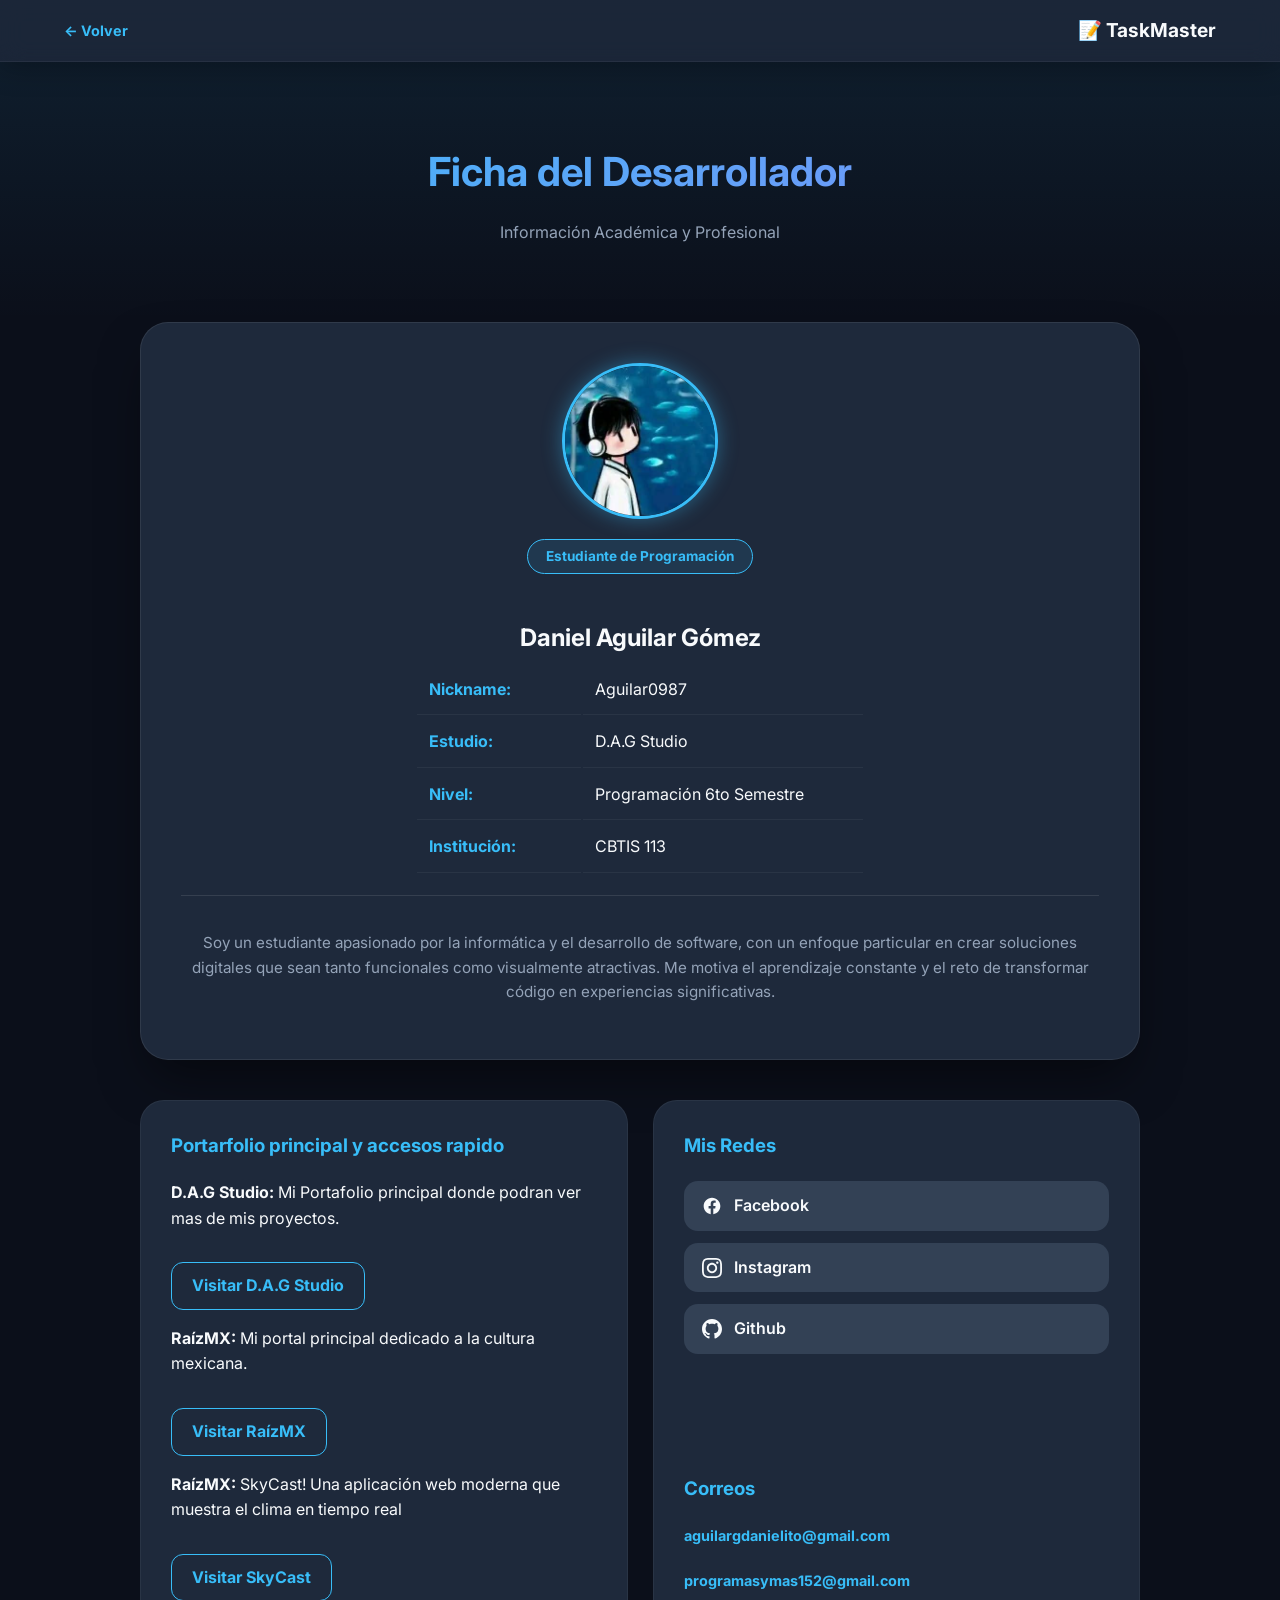
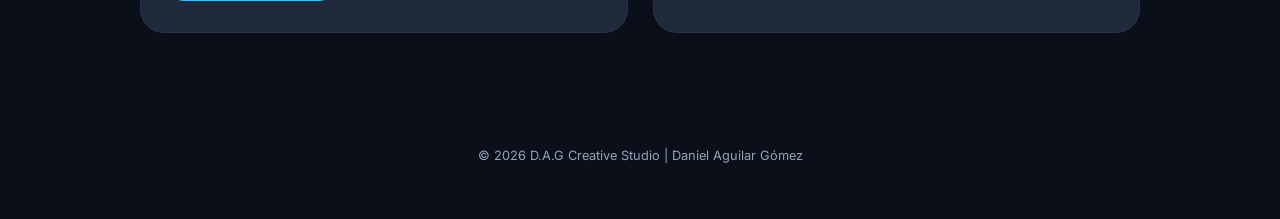
==== contacto.html @ cd9c22ae "Update contacto.html" ====
<!DOCTYPE html>
<html lang="es">
<head>
    <meta charset="UTF-8">
    <meta name="viewport" content="width=device-width, initial-scale=1.0">
    <title>Contacto - DAG Studio</title>
    
    <link href="https://fonts.googleapis.com/css2?family=Inter:wght@400;600;700&display=swap" rel="stylesheet">

    <style>
    :root {
        /* Colores del Gestor de Tareas */
        --bg: #0b0f1a;
        --card-bg: #1e293b;
        --primary: #38bdf8;
        --primary-glow: rgba(56, 189, 248, 0.4);
        --text-main: #f8fafc;
        --text-muted: #94a3b8;
        --input-bg: #334155;
        --transition: all 0.3s cubic-bezier(0.4, 0, 0.2, 1);
    }

    body {
        margin: 0;
        font-family: 'Inter', sans-serif;
        background-color: var(--bg);
        color: var(--text-main);
        line-height: 1.6;
    }

    /* NAVBAR ESTILO GESTOR */
    .nav-header {
        position: fixed;
        top: 0;
        width: 100%;
        background: rgba(30, 41, 59, 0.8);
        padding: 15px 5%;
        display: flex;
        justify-content: space-between;
        align-items: center;
        z-index: 1000;
        backdrop-filter: blur(12px);
        box-shadow: 0 4px 30px rgba(0, 0, 0, 0.3);
        box-sizing: border-box;
        border-bottom: 1px solid rgba(255, 255, 255, 0.05);
    }

    .nav-header a {
        text-decoration: none;
        color: var(--primary);
        font-weight: 700;
        font-size: 0.9rem;
        transition: var(--transition);
    }

    .nav-logo { font-weight: bold; color: var(--text-main); font-size: 1.2rem; }
    
    header {
        text-align: center;
        padding: 140px 20px 60px;
        background: linear-gradient(to bottom, rgba(56, 189, 248, 0.1), transparent);
    }

    header h1 {
        font-size: 2.5rem;
        margin: 0;
        background: linear-gradient(135deg, #38bdf8, #818cf8);
        -webkit-background-clip: text;
        -webkit-text-fill-color: transparent;
    }

    .main-wrapper {
        max-width: 1000px;
        margin: 0 auto 60px;
        padding: 0 20px;
    }

    /* TARJETA PERFIL */
    .profile-card {
        background: var(--card-bg);
        padding: 40px;
        border-radius: 28px;
        box-shadow: 0 25px 50px -12px rgba(0, 0, 0, 0.5);
        border: 1px solid rgba(255, 255, 255, 0.08);
        display: flex;
        flex-direction: column;
        align-items: center;
        text-align: center;
        margin-bottom: 40px;
    }

    .profile-img {
        width: 150px;
        height: 150px;
        border-radius: 50%;
        border: 3px solid var(--primary);
        object-fit: cover;
        margin-bottom: 20px;
        box-shadow: 0 0 20px var(--primary-glow);
    }

    h2 { color: var(--text-main); margin-bottom: 5px; }
    
    .role-tag {
        background: rgba(56, 189, 248, 0.1);
        color: var(--primary);
        padding: 6px 18px;
        border-radius: 20px;
        font-size: 0.85rem;
        font-weight: bold;
        border: 1px solid var(--primary);
        margin-bottom: 25px;
    }

    /* TABLA DE DATOS */
    .data-sheet {
        width: 100%;
        max-width: 450px;
        margin-bottom: 20px;
    }

    .data-sheet td {
        padding: 12px;
        border-bottom: 1px solid rgba(255, 255, 255, 0.05);
    }

    .label { font-weight: 700; color: var(--primary); width: 140px; text-align: left; }
    .value { color: var(--text-main); text-align: left; }

    .bio-text {
        color: var(--text-muted);
        border-top: 1px solid rgba(255, 255, 255, 0.1);
        padding-top: 20px;
        font-size: 0.95rem;
    }

    /* GRID DE INFORMACIÓN */
    .info-grid {
        display: grid;
        grid-template-columns: repeat(auto-fit, minmax(300px, 1fr));
        gap: 25px;
    }

    .info-box {
        background: var(--card-bg);
        padding: 30px;
        border-radius: 24px;
        border: 1px solid rgba(255, 255, 255, 0.05);
    }

    h3 { color: var(--primary); margin-top: 0; }

    /* REDES Y CORREOS */
    .social-links {
        display: flex;
        flex-direction: column;
        gap: 12px;
        margin-top: 20px;
    }

    .social-item {
        display: flex;
        align-items: center;
        gap: 12px;
        padding: 12px 18px;
        background: var(--input-bg);
        color: var(--text-main);
        text-decoration: none;
        border-radius: 14px;
        font-weight: 600;
        transition: var(--transition);
    }

    .social-item:hover {
        transform: translateX(5px);
        background: var(--primary);
        color: #0f172a;
    }

    .social-item svg { width: 20px; height: 20px; fill: currentColor; }

    .spacer { height: 40px; } /* Los 3 espacios que pediste */

    .email-item {
        display: block;
        color: var(--primary);
        font-weight: 700;
        text-decoration: none;
        margin-bottom: 10px;
        font-size: 0.9rem;
    }

    .web-link {
        display: inline-block;
        margin-top: 15px;
        color: var(--primary);
        text-decoration: none;
        font-weight: bold;
        padding: 10px 20px;
        border: 1px solid var(--primary);
        border-radius: 12px;
        transition: var(--transition);
    }

    .web-link:hover {
        background: var(--primary);
        color: #0f172a;
    }

    footer {
        text-align: center;
        padding: 40px;
        color: var(--text-muted);
        font-size: 0.8rem;
    }

    @media (max-width: 768px) {
        header h1 { font-size: 1.8rem; }
        .profile-card { padding: 25px; }
    }
    </style>
</head>

<body>

<nav class="nav-header">
    <a href="index.html">← Volver</a>
    <div class="nav-logo">📝 TaskMaster</div>
</nav>

<header>
    <h1>Ficha del Desarrollador</h1>
    <p style="color: var(--text-muted)">Información Académica y Profesional</p>
</header>

<main class="main-wrapper">

    <section class="profile-card">
        <img src="imagenes/tu_foto.jpg" alt="Daniel Aguilar Gómez" class="profile-img">
        <span class="role-tag">Estudiante de Programación</span>
        <h2>Daniel Aguilar Gómez</h2>
        
        <table class="data-sheet">
            <tr><td class="label">Nickname:</td><td class="value">Aguilar0987</td></tr>
            <tr><td class="label">Estudio:</td><td class="value">D.A.G Studio</td></tr>
            <tr><td class="label">Nivel:</td><td class="value">Programación 6to Semestre</td></tr>
            <tr><td class="label">Institución:</td><td class="value">CBTIS 113</td></tr>
        </table>

        <div class="bio-text">
            <p>Soy un estudiante apasionado por la informática y el desarrollo de software, con un enfoque particular en crear soluciones digitales que sean tanto funcionales como visualmente atractivas. Me motiva el aprendizaje constante y el reto de transformar código en experiencias significativas.</p>
        </div>
    </section>

    <div class="info-grid">
        <div class="info-box">
            <div>
            <h3>Portarfolio principal y accesos rapido</h3>
            <p><strong>D.A.G Studio:</strong> Mi Portafolio principal donde podran ver mas de mis proyectos.</p>
            <a href="https://dag-studio-portafolio.netlify.app/" class="web-link" target="_blank">Visitar D.A.G Studio</a>
                
            <p><strong>RaízMX:</strong> Mi portal principal dedicado a la cultura mexicana.</p>
            <a href="https://raizmx.netlify.app/" class="web-link" target="_blank">Visitar RaízMX</a>

            <p><strong>RaízMX:</strong> SkyCast! Una aplicación web moderna que muestra el clima en tiempo real</p>
            <a href="https://gomezsl.github.io/SkyCast/" class="web-link" target="_blank">Visitar SkyCast</a>
            </div>    
        </div>

        <div class="info-box">
            <h3>Mis Redes</h3>
            <div class="social-links">
                <a href="https://www.facebook.com/share/14aYAT7W52z/" class="social-item" target="_blank">
                    <svg viewBox="0 0 24 24"><path d="M22 12c0-5.52-4.48-10-10-10S2 6.48 2 12c0 4.99 3.65 9.12 8.44 9.88v-6.99H7.9V12h2.54V9.41c0-2.51 1.49-3.89 3.77-3.89 1.09 0 2.23.19 2.23.19v2.46h-1.26c-1.24 0-1.63.77-1.63 1.56V12h2.77l-.44 2.89h-2.33v6.99C18.35 21.12 22 16.99 22 12z"/></svg>
                    Facebook
                </a>
                <a href="https://www.instagram.com/danielaguilar098?igsh=MWR2YzgzcThoZDl2eQ==" class="social-item" target="_blank">
                    <svg viewBox="0 0 24 24"><path d="M12 2.163c3.204 0 3.584.012 4.85.07 3.252.148 4.771 1.691 4.919 4.919.058 1.266.069 1.645.069 4.849 0 3.205-.012 3.584-.069 4.849-.149 3.225-1.664 4.771-4.919 4.919-1.266.058-1.644.07-4.85.07-3.204 0-3.584-.012-4.849-.07-3.26-.149-4.771-1.699-4.919-4.92-.058-1.265-.07-1.644-.07-4.849 0-3.204.013-3.583.07-4.849.149-3.227 1.664-4.771 4.919-4.919 1.266-.057 1.645-.069 4.849-.069zm0-2.163c-3.259 0-3.667.014-4.947.072-4.358.2-6.78 2.618-6.98 6.98-.059 1.281-.073 1.689-.073 4.948 0 3.259.014 3.668.072 4.948.2 4.358 2.618 6.78 6.98 6.98 1.281.058 1.689.072 4.948.072 3.259 0 3.668-.014 4.948-.072 4.354-.2 6.782-2.618 6.979-6.98.059-1.28.073-1.689.073-4.948 0-3.259-.014-3.667-.072-4.947-.196-4.354-2.617-6.78-6.979-6.98-1.281-.059-1.69-.073-4.949-.073zm0 5.838c-3.403 0-6.162 2.759-6.162 6.162s2.759 6.163 6.162 6.163 6.162-2.759 6.162-6.163-2.759-6.162-6.162-6.162zm0 10.162c-2.209 0-4-1.79-4-4 0-2.209 1.791-4 4-4s4 1.791 4 4c0 2.21-1.791 4-4 4zm6.406-11.845c-.796 0-1.441.645-1.441 1.44s.645 1.44 1.441 1.44c.795 0 1.439-.645 1.439-1.44s-.644-1.44-1.439-1.44z"/></svg>
                    Instagram
                </a>
                <a href="https://github.com/Gomezsl" class="social-item" target="_blank">
                    <svg viewBox="0 0 24 24"><path d="M12 0c-6.626 0-12 5.373-12 12 0 5.302 3.438 9.8 8.207 11.387.599.111.793-.261.793-.577v-2.234c-3.338.726-4.033-1.416-4.033-1.416-.546-1.387-1.333-1.756-1.333-1.756-1.089-.745.083-.729.083-.729 1.205.084 1.839 1.237 1.839 1.237 1.07 1.834 2.807 1.304 3.492.997.107-.775.418-1.305.762-1.604-2.665-.305-5.467-1.334-5.467-5.931 0-1.311.469-2.381 1.236-3.221-.124-.303-.535-1.524.117-3.176 0 0 1.008-.322 3.301 1.23.957-.266 1.983-.399 3.003-.404 1.02.005 2.047.138 3.006.404 2.291-1.552 3.297-1.23 3.297-1.23.653 1.653.242 2.874.118 3.176.77.84 1.235 1.911 1.235 3.221 0 4.609-2.807 5.624-5.479 5.921.43.372.823 1.102.823 2.222v3.293c0 .319.192.694.801.576 4.765-1.589 8.199-6.086 8.199-11.386 0-6.627-5.373-12-12-12z"/></svg>
                    Github
                </a>
            </div>

            <div class="spacer"></div>
            <div class="spacer"></div>
            <div class="spacer"></div>

            <h3>Correos</h3>
            <div class="social-links">
                <a href="mailto:aguilargdanielito@gmail.com" class="email-item">aguilargdanielito@gmail.com</a>
                <a href="mailto:programasymas152@gmail.com" class="email-item">programasymas152@gmail.com</a>
            </div>
        </div>
    </div>

</main>

<footer>
    <p>© 2026 D.A.G Creative Studio | Daniel Aguilar Gómez</p>
</footer>

</body>
</html>
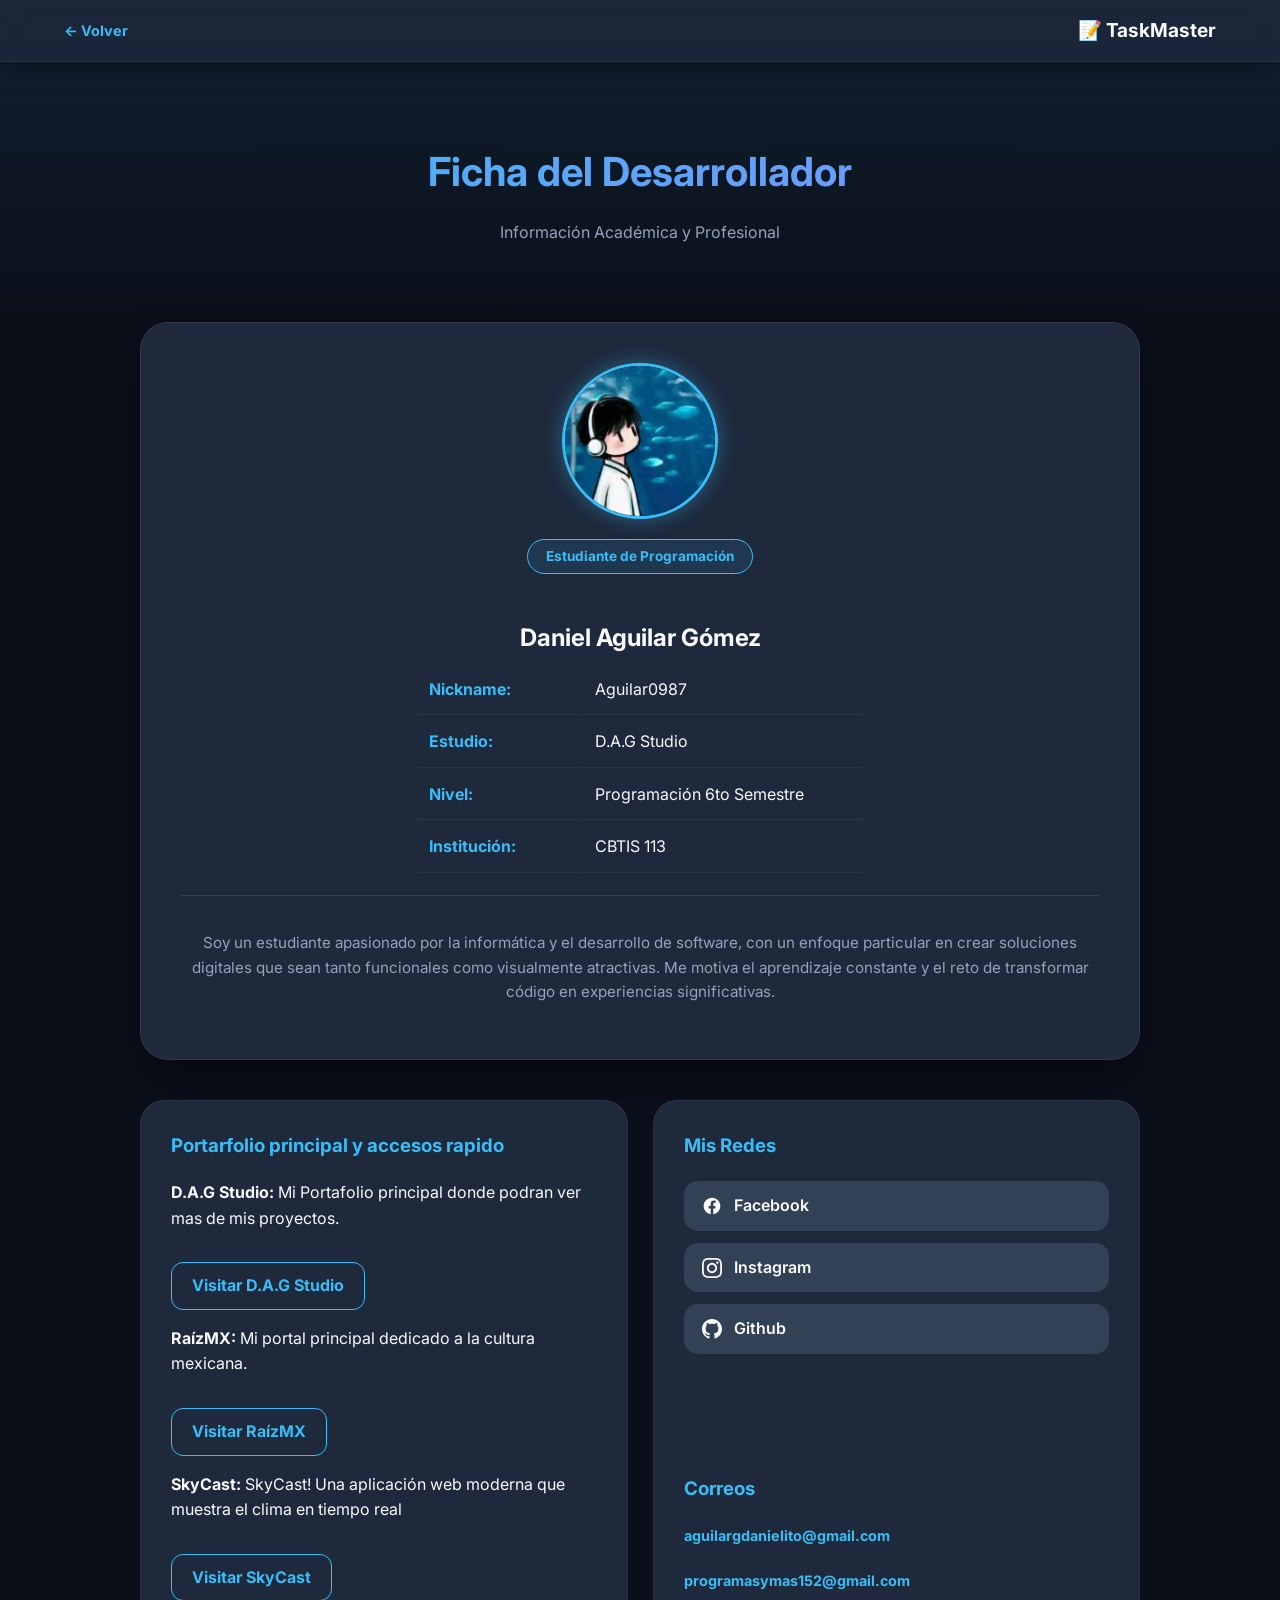
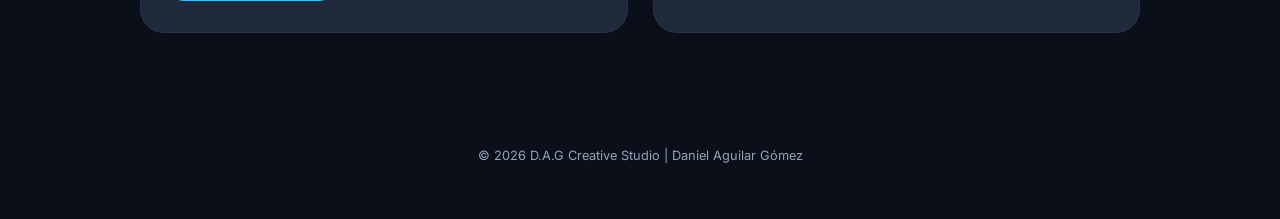
==== commit 7a85deb8: "Update contacto.html" ====
--- a/contacto.html
+++ b/contacto.html
@@ -262,7 +262,7 @@
             <p><strong>RaízMX:</strong> Mi portal principal dedicado a la cultura mexicana.</p>
             <a href="https://raizmx.netlify.app/" class="web-link" target="_blank">Visitar RaízMX</a>
 
-            <p><strong>RaízMX:</strong> SkyCast! Una aplicación web moderna que muestra el clima en tiempo real</p>
+            <p><strong>SkyCast:</strong> SkyCast! Una aplicación web moderna que muestra el clima en tiempo real</p>
             <a href="https://gomezsl.github.io/SkyCast/" class="web-link" target="_blank">Visitar SkyCast</a>
             </div>    
         </div>
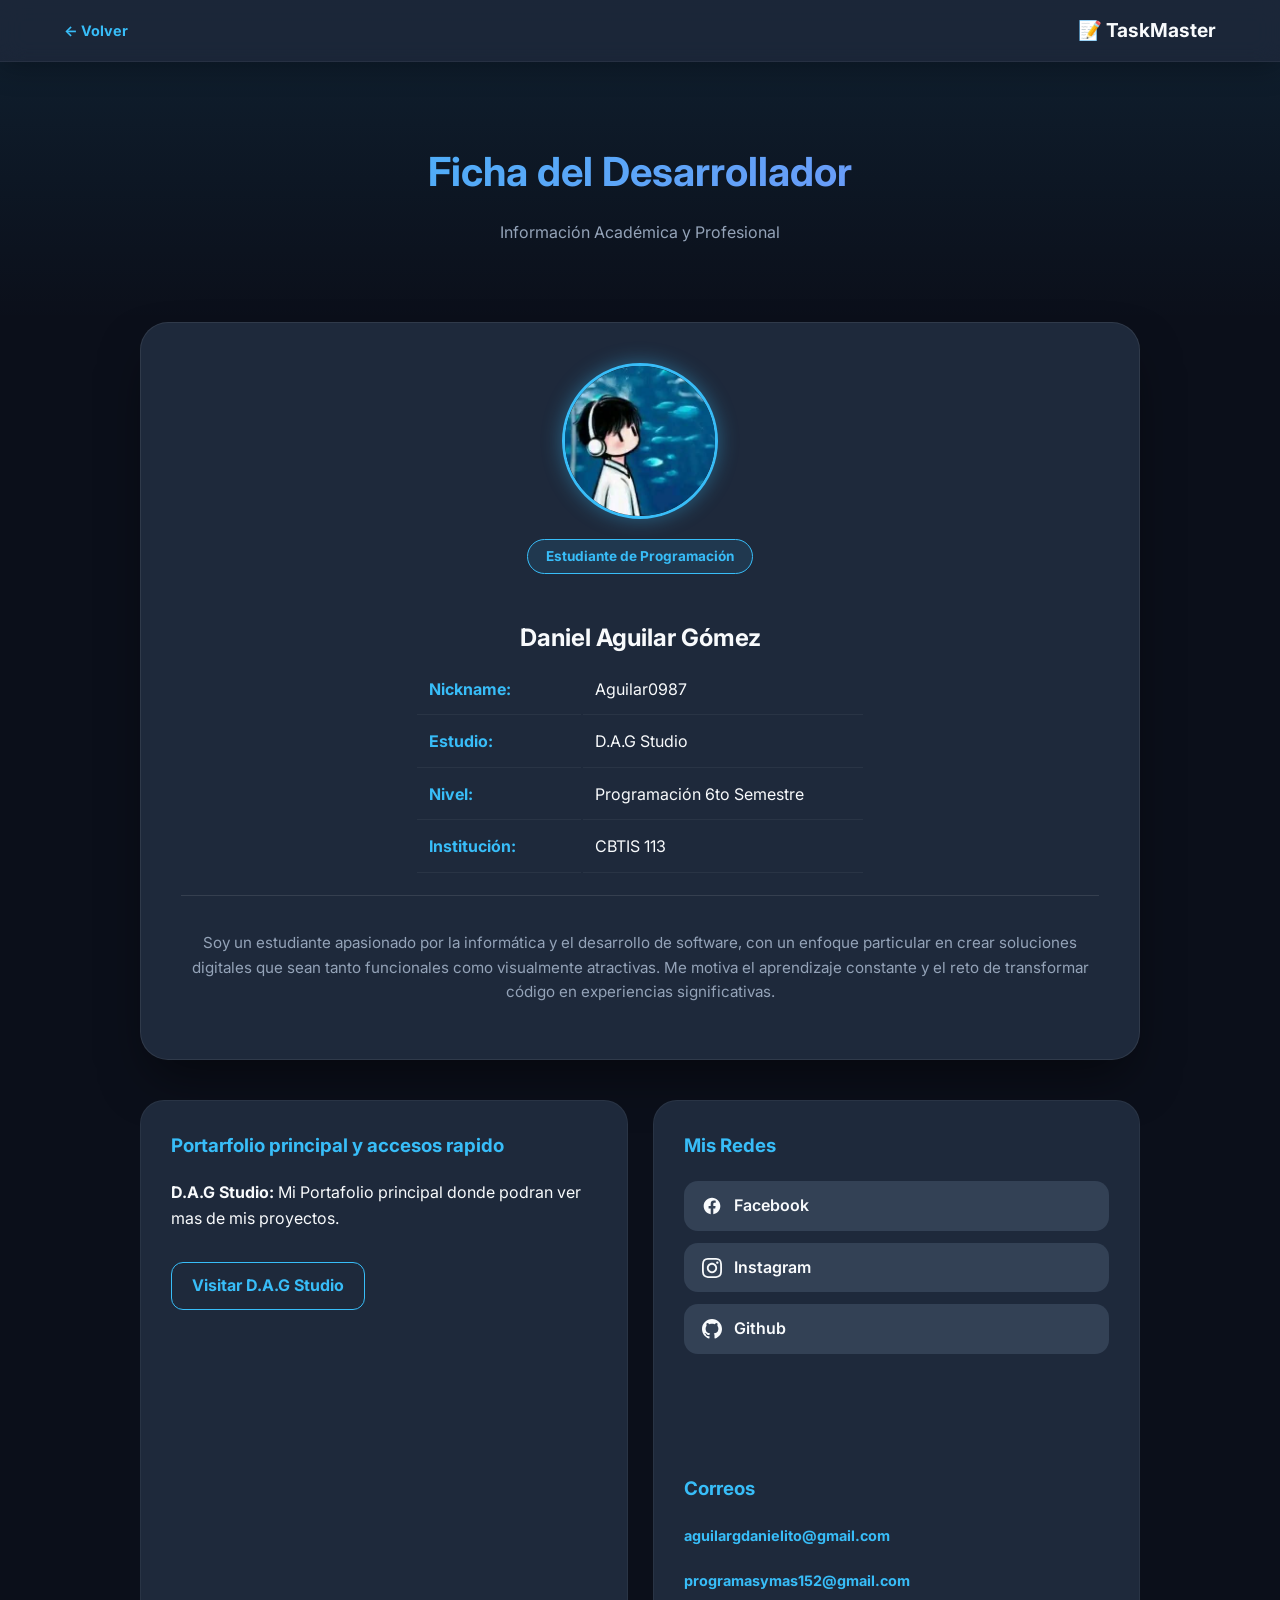
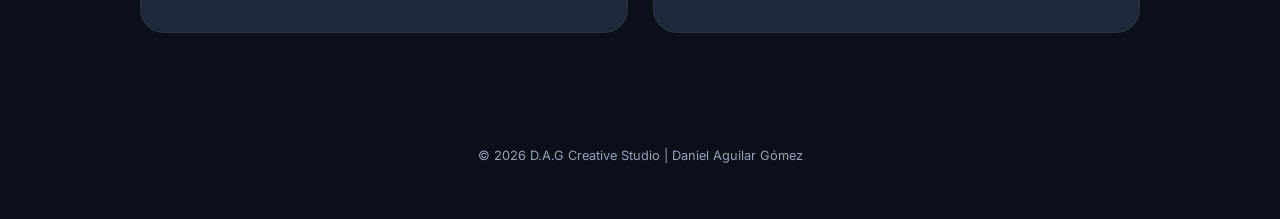
==== commit bc8ecf13: "Update contacto.html" ====
--- a/contacto.html
+++ b/contacto.html
@@ -258,12 +258,6 @@
             <h3>Portarfolio principal y accesos rapido</h3>
             <p><strong>D.A.G Studio:</strong> Mi Portafolio principal donde podran ver mas de mis proyectos.</p>
             <a href="https://dag-studio-portafolio.netlify.app/" class="web-link" target="_blank">Visitar D.A.G Studio</a>
-                
-            <p><strong>RaízMX:</strong> Mi portal principal dedicado a la cultura mexicana.</p>
-            <a href="https://raizmx.netlify.app/" class="web-link" target="_blank">Visitar RaízMX</a>
-
-            <p><strong>SkyCast:</strong> SkyCast! Una aplicación web moderna que muestra el clima en tiempo real</p>
-            <a href="https://gomezsl.github.io/SkyCast/" class="web-link" target="_blank">Visitar SkyCast</a>
             </div>    
         </div>
 
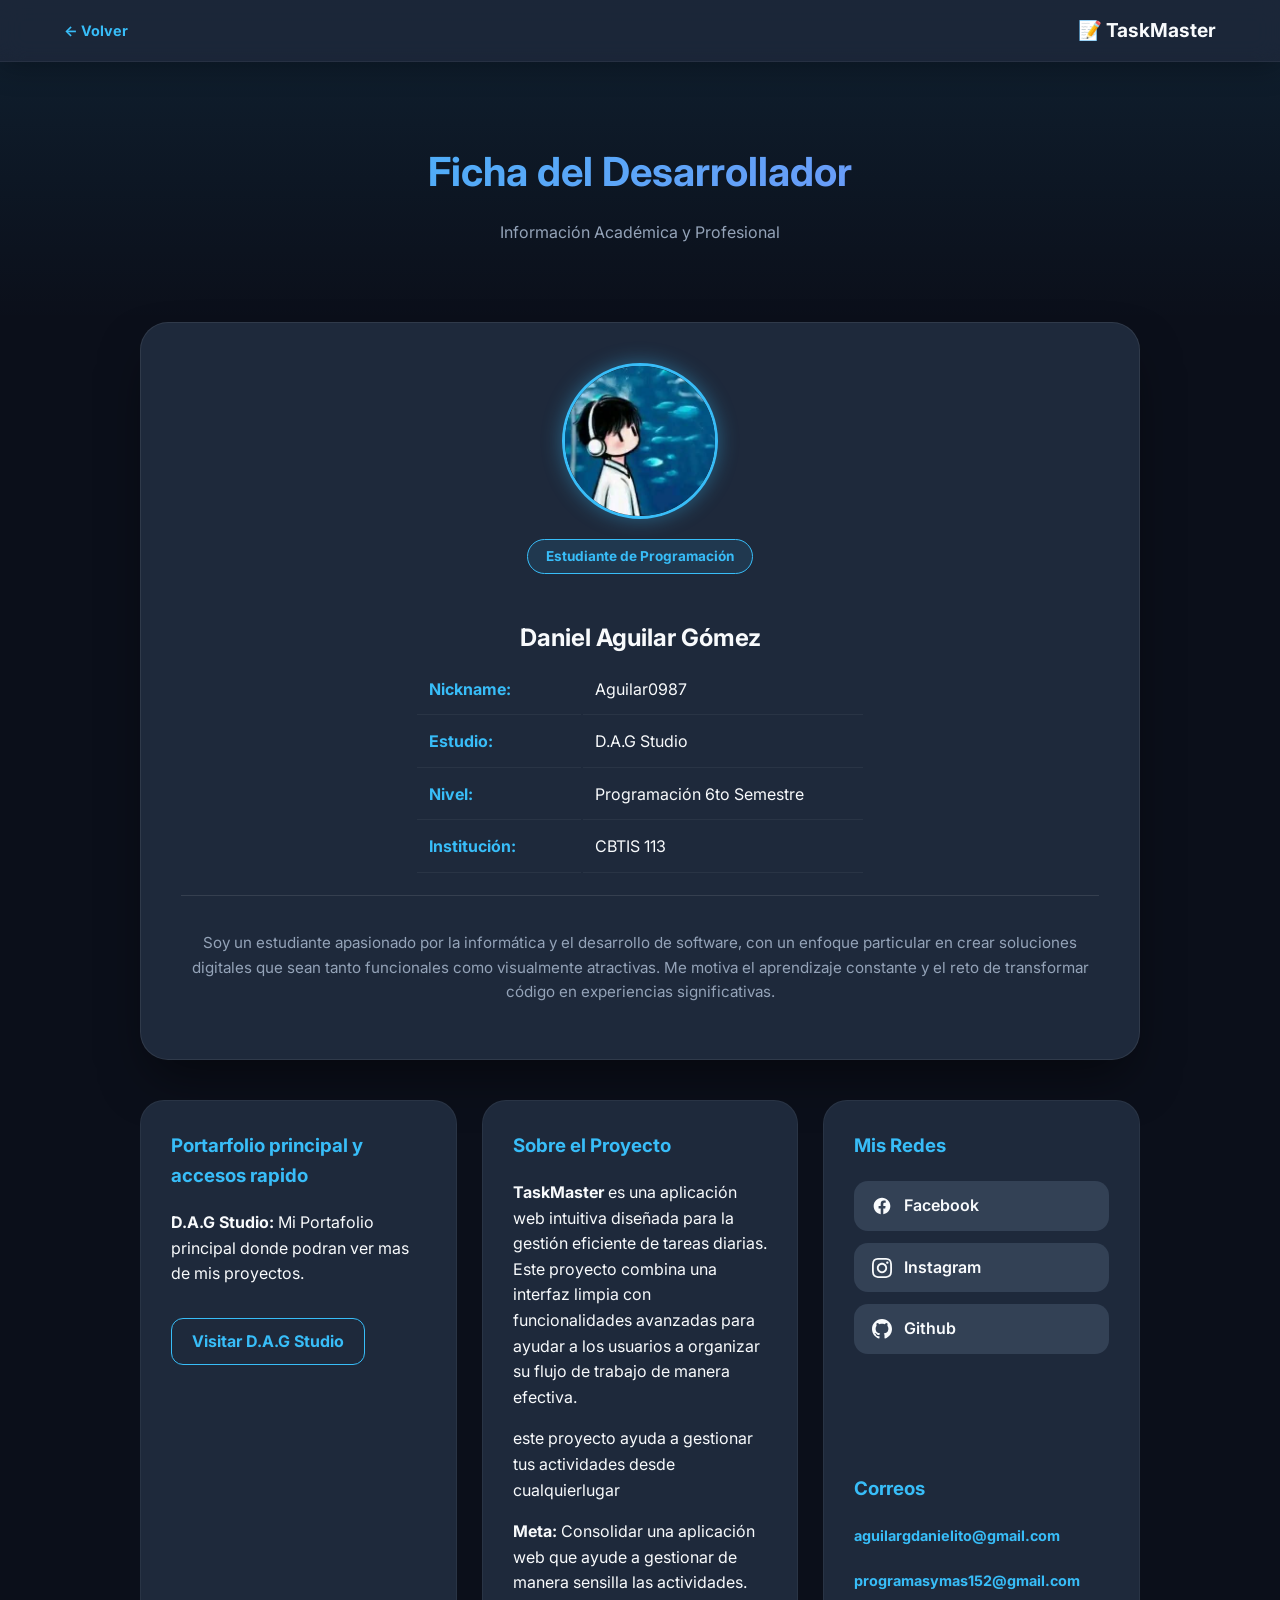
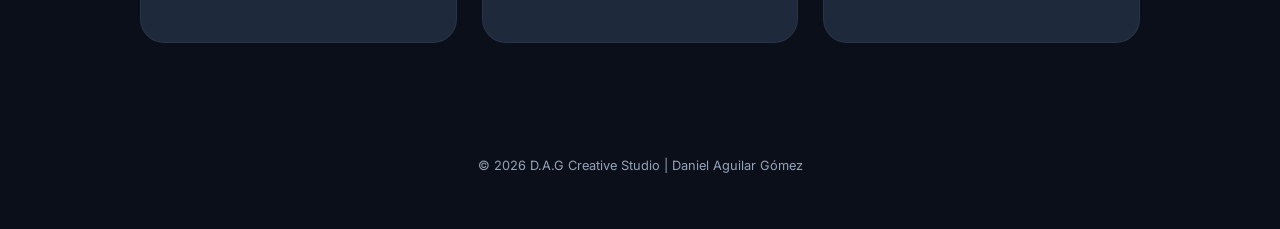
==== commit c9f6bf8e: "Update contacto.html" ====
--- a/contacto.html
+++ b/contacto.html
@@ -259,6 +259,13 @@
             <p><strong>D.A.G Studio:</strong> Mi Portafolio principal donde podran ver mas de mis proyectos.</p>
             <a href="https://dag-studio-portafolio.netlify.app/" class="web-link" target="_blank">Visitar D.A.G Studio</a>
             </div>    
+        </div>
+
+        <div class="info-box">
+            <h3>Sobre el Proyecto</h3>
+            <p><strong>TaskMaster</strong> es una aplicación web intuitiva diseñada para la gestión eficiente de tareas diarias. Este proyecto combina una interfaz limpia con funcionalidades avanzadas para ayudar a los usuarios a organizar su flujo de trabajo de manera efectiva.</p>
+            <p>este proyecto ayuda a gestionar tus actividades desde cualquierlugar</p>
+            <p><strong>Meta:</strong> Consolidar una aplicación web que ayude a gestionar de manera sensilla las actividades.</p>
         </div>
 
         <div class="info-box">
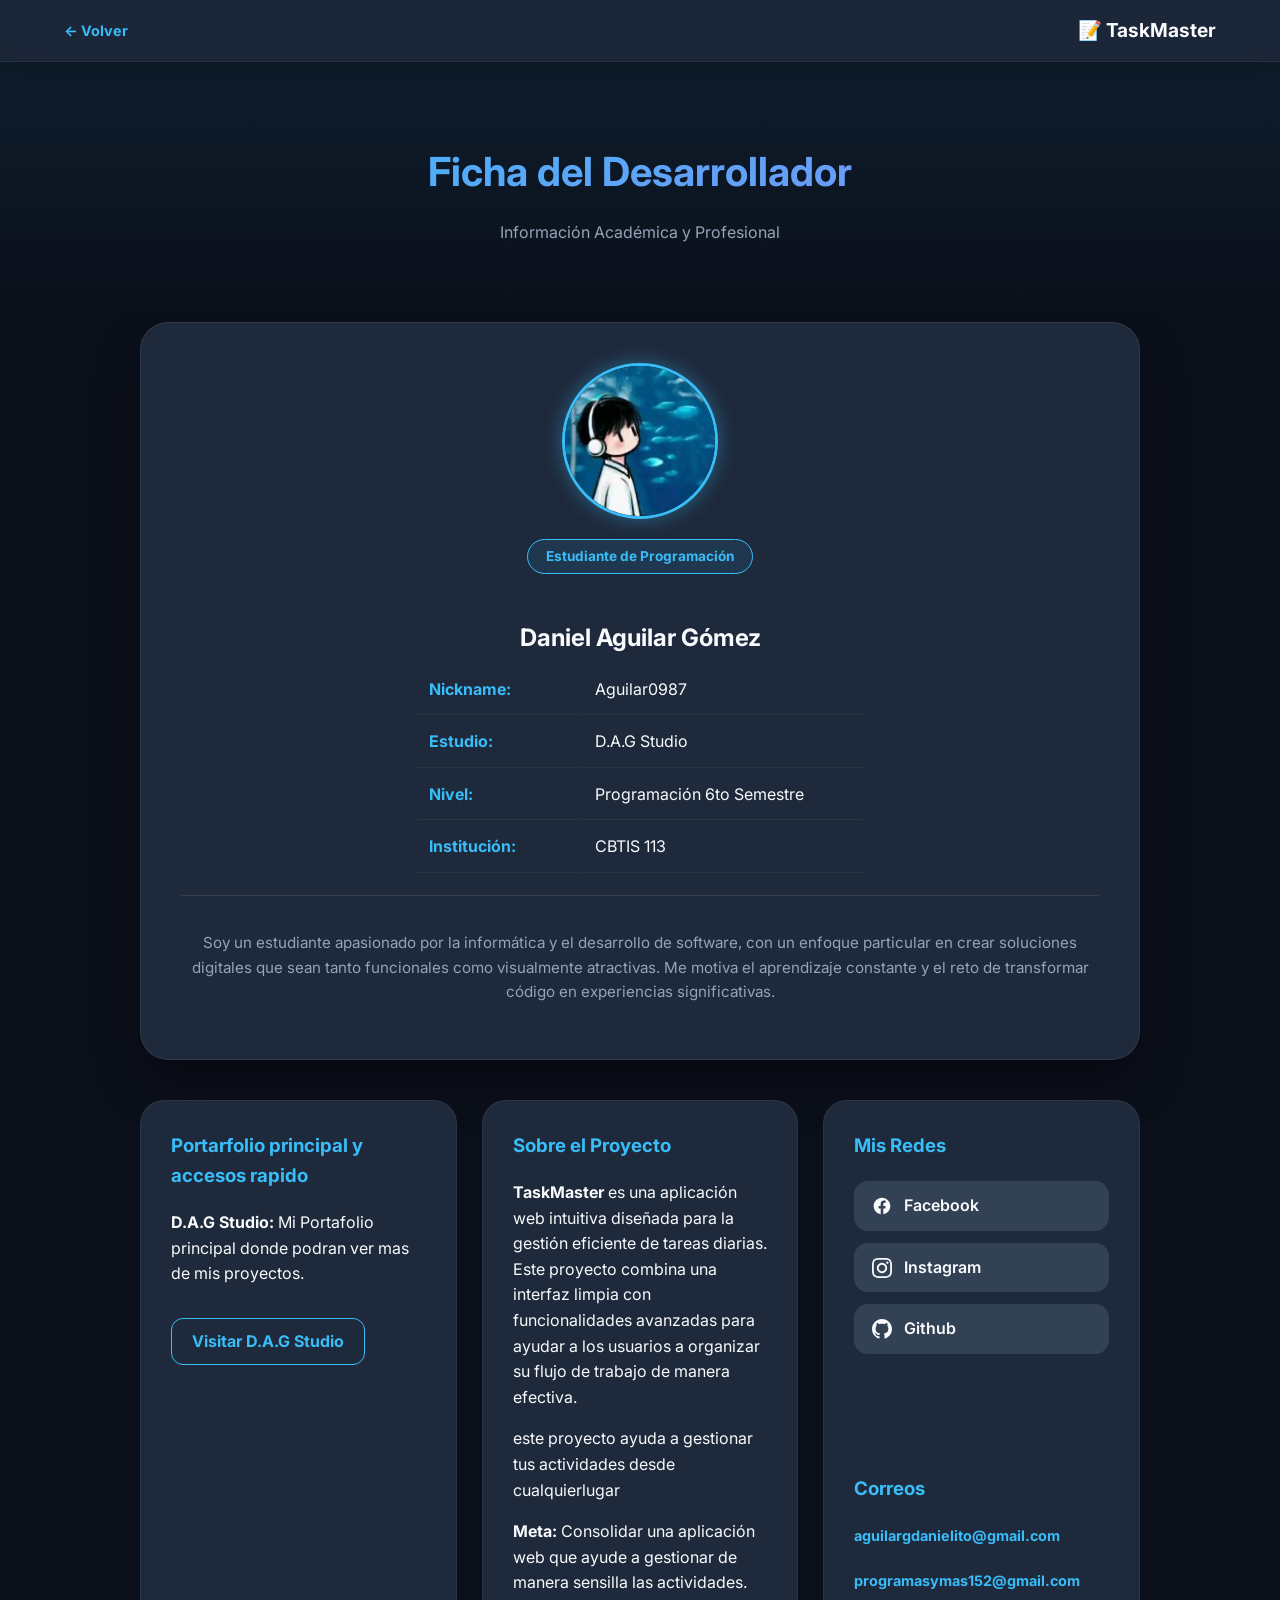
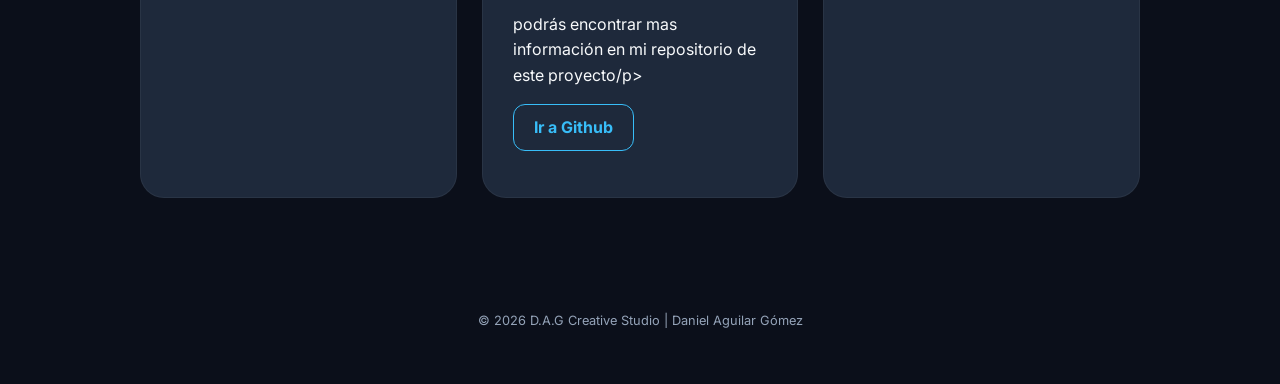
==== commit 1d33fbd6: "Update contacto.html" ====
--- a/contacto.html
+++ b/contacto.html
@@ -266,6 +266,8 @@
             <p><strong>TaskMaster</strong> es una aplicación web intuitiva diseñada para la gestión eficiente de tareas diarias. Este proyecto combina una interfaz limpia con funcionalidades avanzadas para ayudar a los usuarios a organizar su flujo de trabajo de manera efectiva.</p>
             <p>este proyecto ayuda a gestionar tus actividades desde cualquierlugar</p>
             <p><strong>Meta:</strong> Consolidar una aplicación web que ayude a gestionar de manera sensilla las actividades.</p>
+            <p>podrás encontrar mas información en mi repositorio de este proyecto/p>
+            <a href="https://github.com/Gomezsl/mi-gestor-tareas" class="web-link" target="_blank">Ir a Github</a>
         </div>
 
         <div class="info-box">
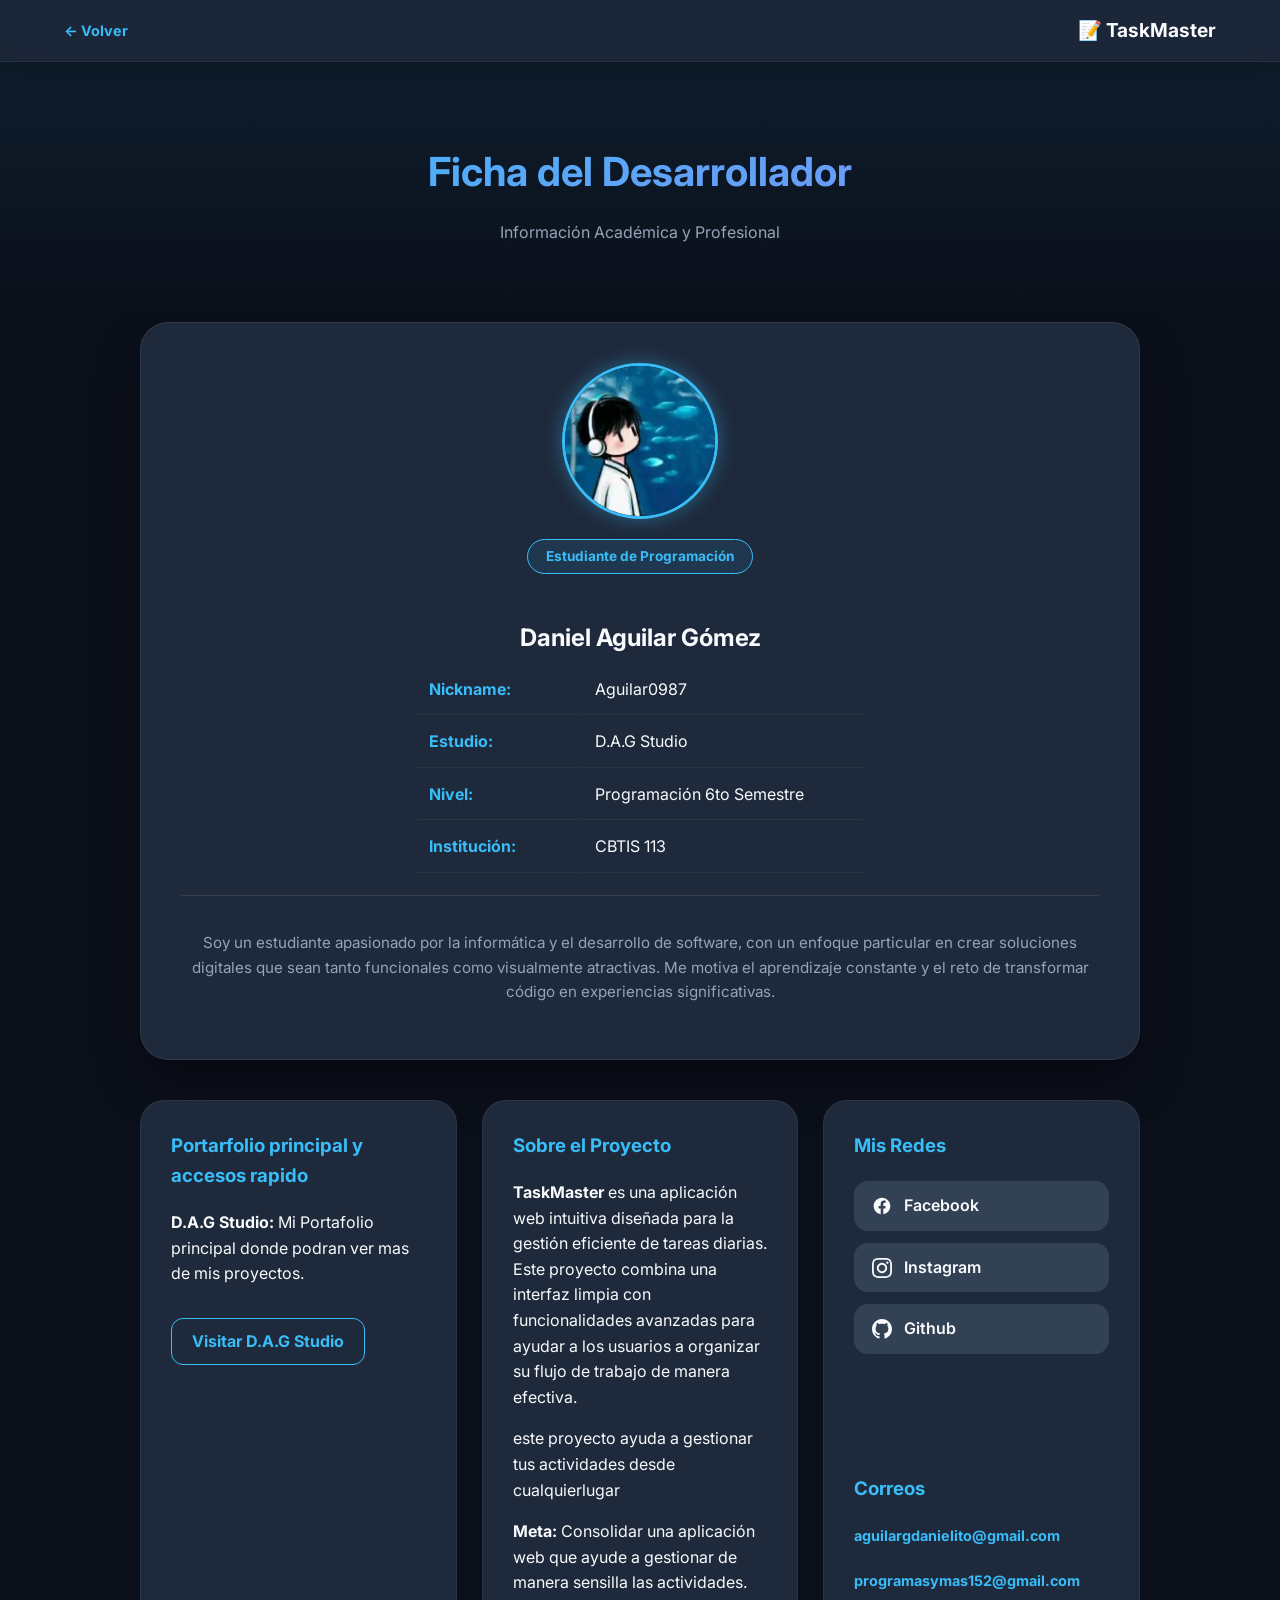
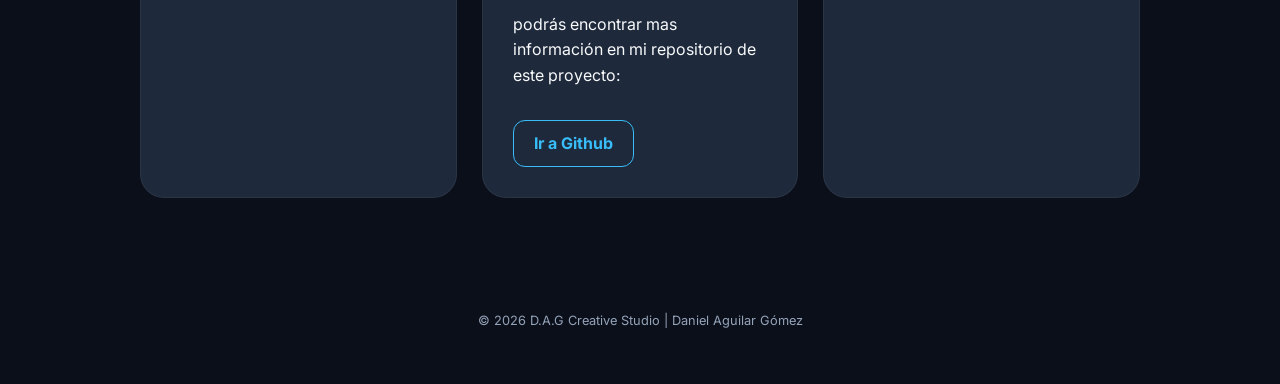
==== commit cd2f9071: "Update contacto.html" ====
--- a/contacto.html
+++ b/contacto.html
@@ -266,7 +266,7 @@
             <p><strong>TaskMaster</strong> es una aplicación web intuitiva diseñada para la gestión eficiente de tareas diarias. Este proyecto combina una interfaz limpia con funcionalidades avanzadas para ayudar a los usuarios a organizar su flujo de trabajo de manera efectiva.</p>
             <p>este proyecto ayuda a gestionar tus actividades desde cualquierlugar</p>
             <p><strong>Meta:</strong> Consolidar una aplicación web que ayude a gestionar de manera sensilla las actividades.</p>
-            <p>podrás encontrar mas información en mi repositorio de este proyecto/p>
+            <p>podrás encontrar mas información en mi repositorio de este proyecto:</p>
             <a href="https://github.com/Gomezsl/mi-gestor-tareas" class="web-link" target="_blank">Ir a Github</a>
         </div>
 
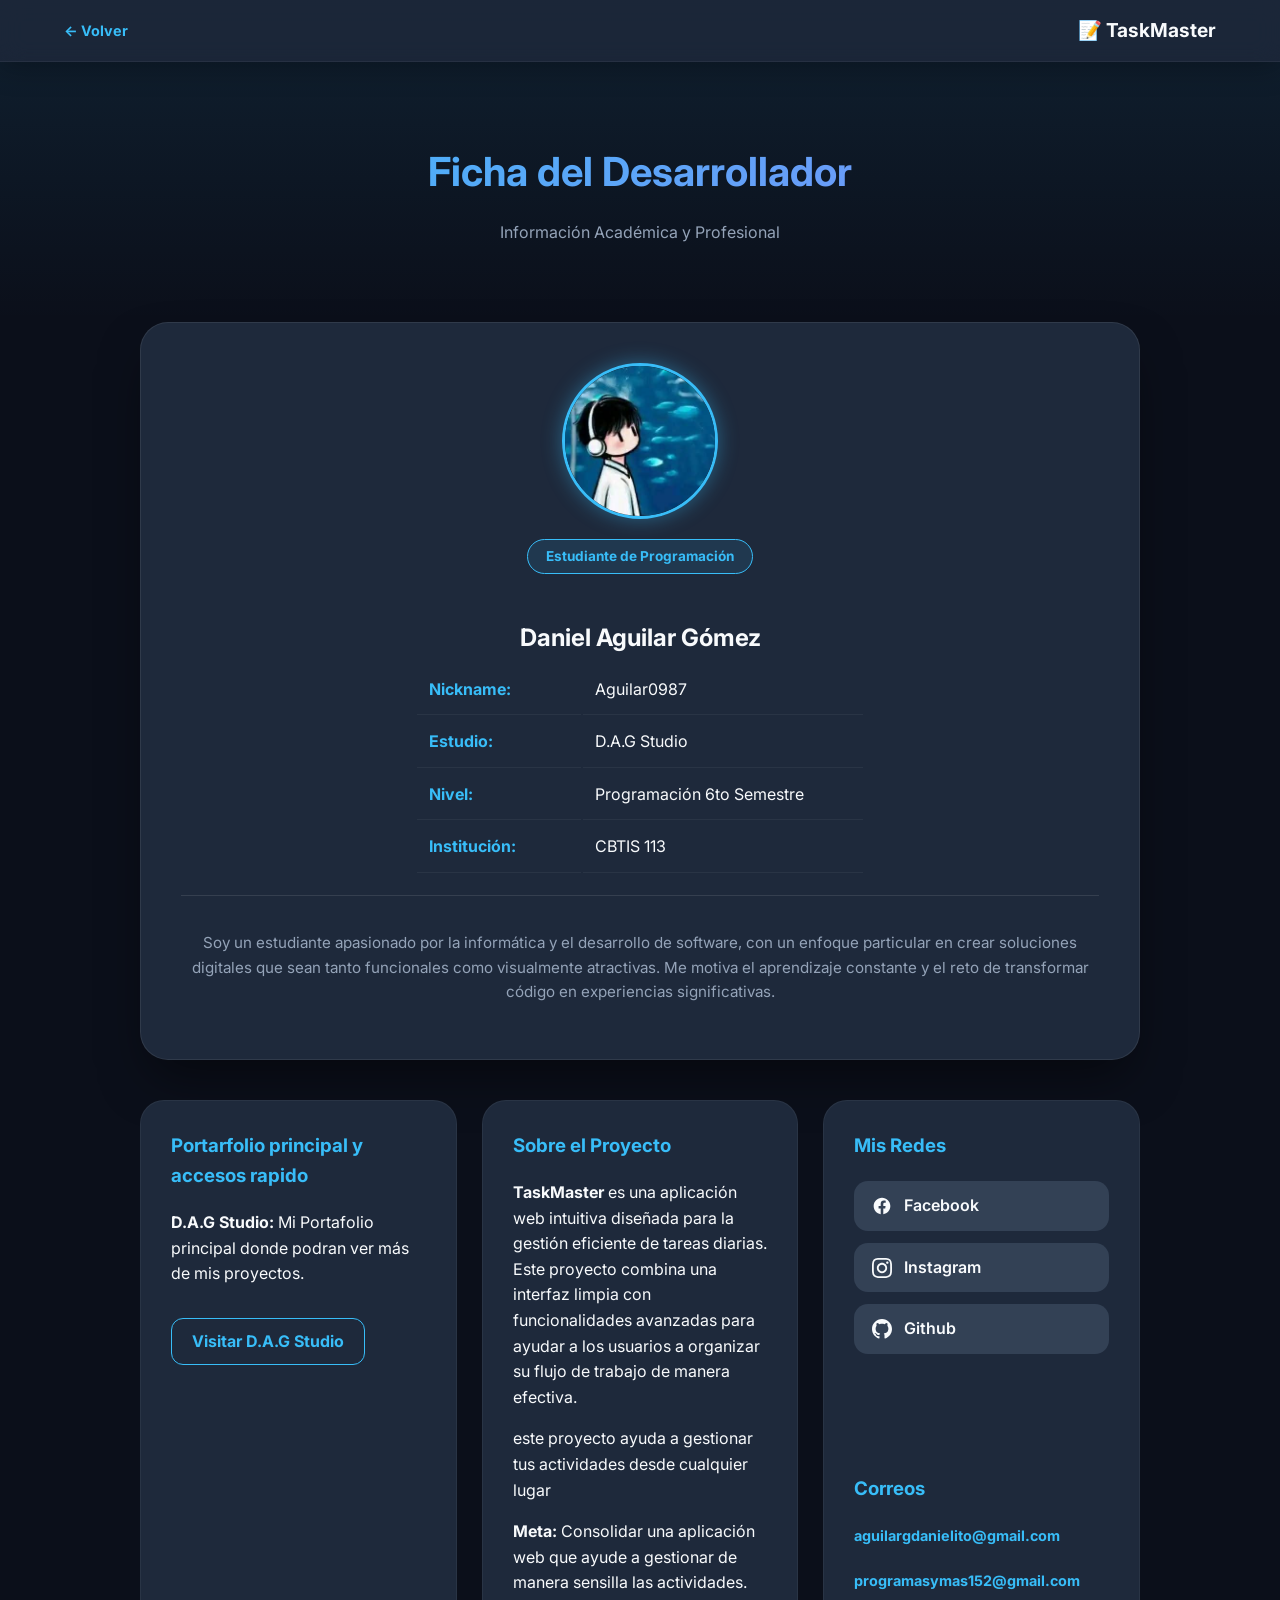
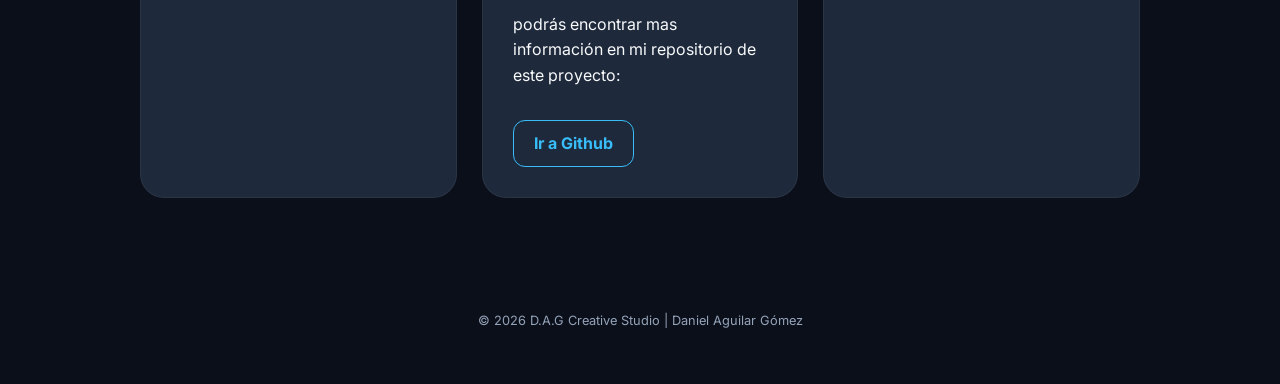
==== commit 8e1ad99e: "Update contacto.html" ====
--- a/contacto.html
+++ b/contacto.html
@@ -256,7 +256,7 @@
         <div class="info-box">
             <div>
             <h3>Portarfolio principal y accesos rapido</h3>
-            <p><strong>D.A.G Studio:</strong> Mi Portafolio principal donde podran ver mas de mis proyectos.</p>
+            <p><strong>D.A.G Studio:</strong> Mi Portafolio principal donde podran ver más de mis proyectos.</p>
             <a href="https://dag-studio-portafolio.netlify.app/" class="web-link" target="_blank">Visitar D.A.G Studio</a>
             </div>    
         </div>
@@ -264,7 +264,7 @@
         <div class="info-box">
             <h3>Sobre el Proyecto</h3>
             <p><strong>TaskMaster</strong> es una aplicación web intuitiva diseñada para la gestión eficiente de tareas diarias. Este proyecto combina una interfaz limpia con funcionalidades avanzadas para ayudar a los usuarios a organizar su flujo de trabajo de manera efectiva.</p>
-            <p>este proyecto ayuda a gestionar tus actividades desde cualquierlugar</p>
+            <p>este proyecto ayuda a gestionar tus actividades desde cualquier lugar</p>
             <p><strong>Meta:</strong> Consolidar una aplicación web que ayude a gestionar de manera sensilla las actividades.</p>
             <p>podrás encontrar mas información en mi repositorio de este proyecto:</p>
             <a href="https://github.com/Gomezsl/mi-gestor-tareas" class="web-link" target="_blank">Ir a Github</a>
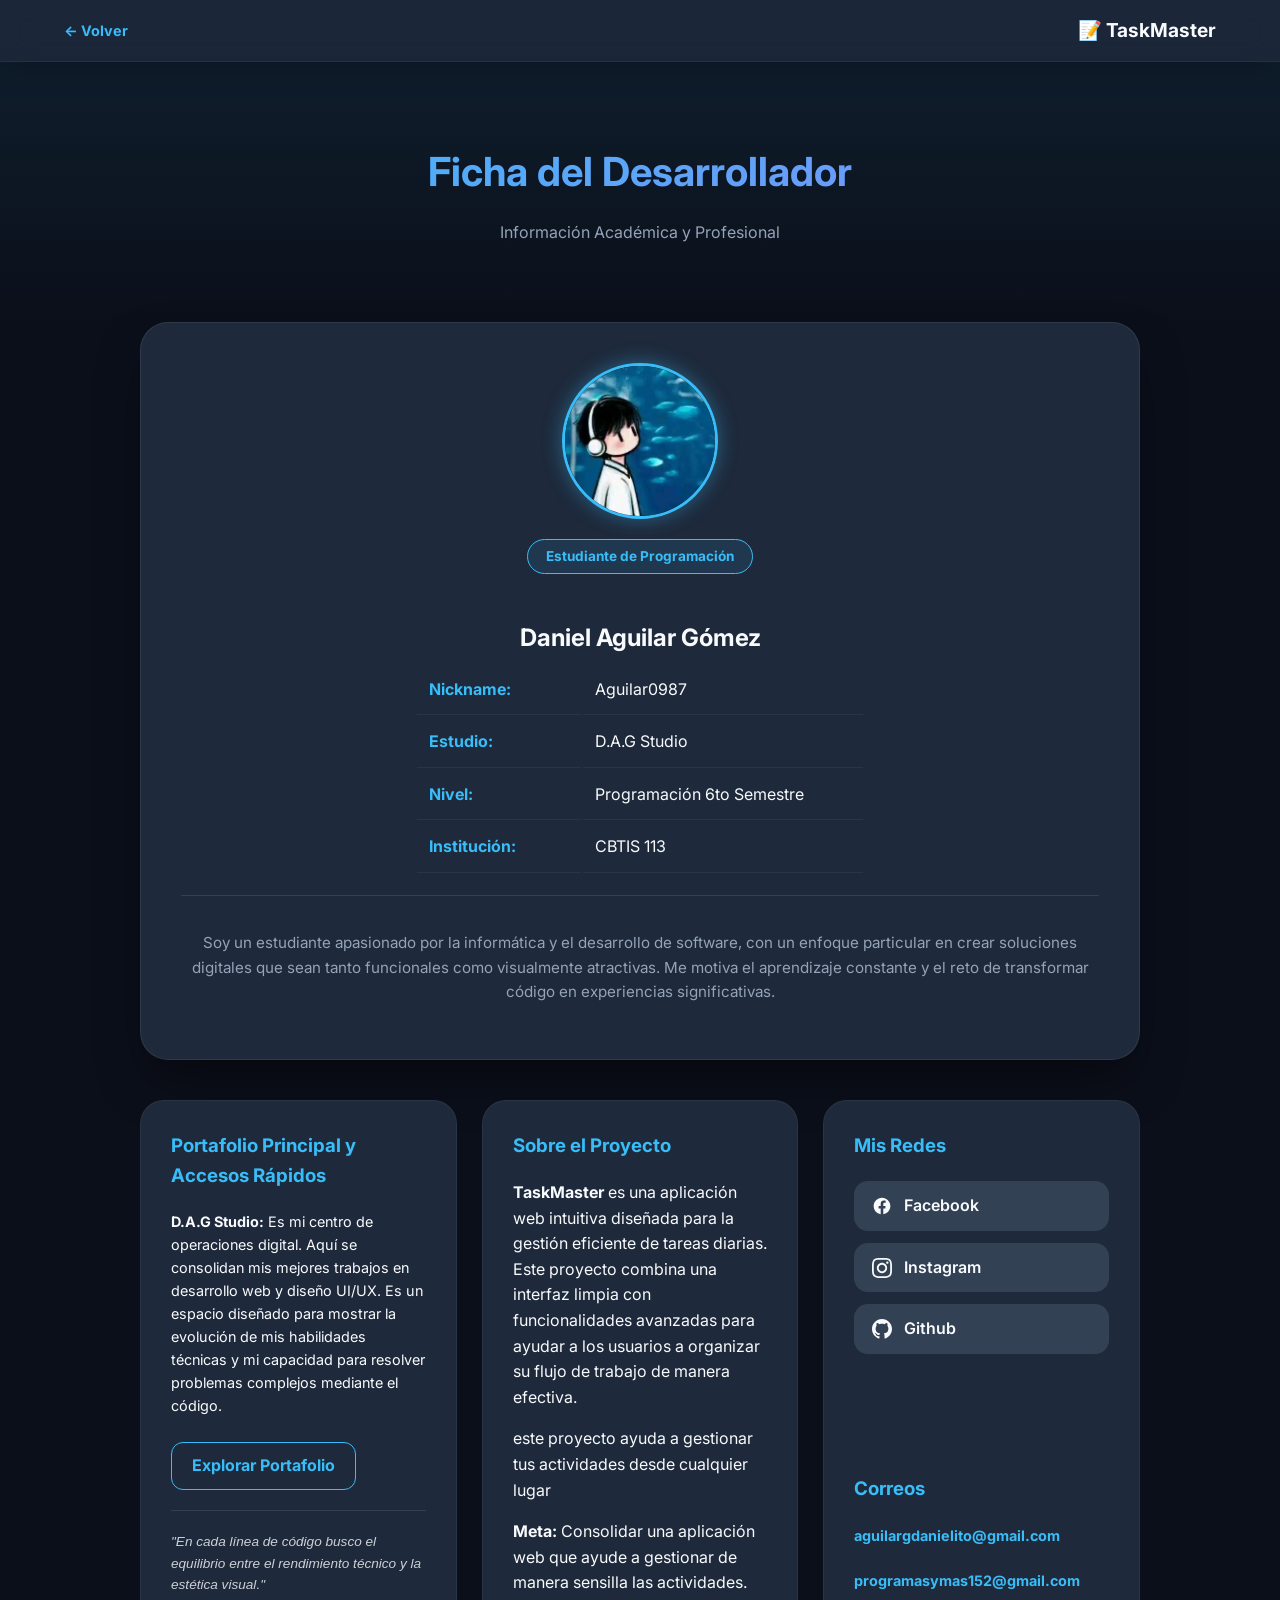
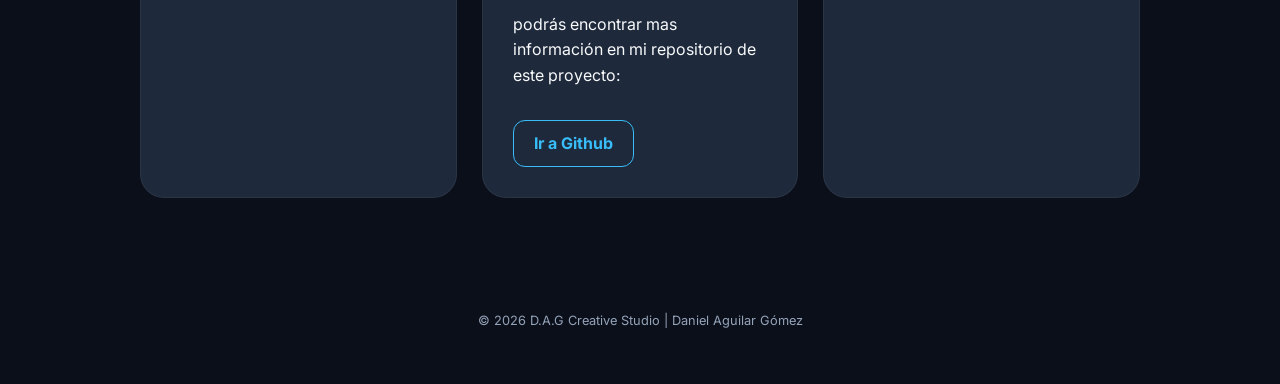
==== commit 0ab067dd: "Update contacto.html" ====
--- a/contacto.html
+++ b/contacto.html
@@ -255,10 +255,21 @@
     <div class="info-grid">
         <div class="info-box">
             <div>
-            <h3>Portarfolio principal y accesos rapido</h3>
-            <p><strong>D.A.G Studio:</strong> Mi Portafolio principal donde podran ver más de mis proyectos.</p>
-            <a href="https://dag-studio-portafolio.netlify.app/" class="web-link" target="_blank">Visitar D.A.G Studio</a>
-            </div>    
+                <h3>Portafolio Principal y Accesos Rápidos</h3>
+                
+                <p style="font-size: 0.9rem; margin-bottom: 10px;">
+                    <strong>D.A.G Studio:</strong> Es mi centro de operaciones digital. Aquí se consolidan mis mejores trabajos en desarrollo web y diseño UI/UX. Es un espacio diseñado para mostrar la evolución de mis habilidades técnicas y mi capacidad para resolver problemas complejos mediante el código.
+                </p>
+                <a href="https://dag-studio-portafolio.netlify.app/" class="web-link" target="_blank">
+                    <i class="fa-solid fa-briefcase"></i> Explorar Portafolio
+                </a>
+                
+                <hr style="border: 0; border-top: 1px solid rgba(255,255,255,0.1); margin: 20px 0;">
+
+                <p style="font-size: 0.85rem; opacity: 0.8; font-style: italic;">
+                    "En cada línea de código busco el equilibrio entre el rendimiento técnico y la estética visual."
+                </p>
+            </div>
         </div>
 
         <div class="info-box">
